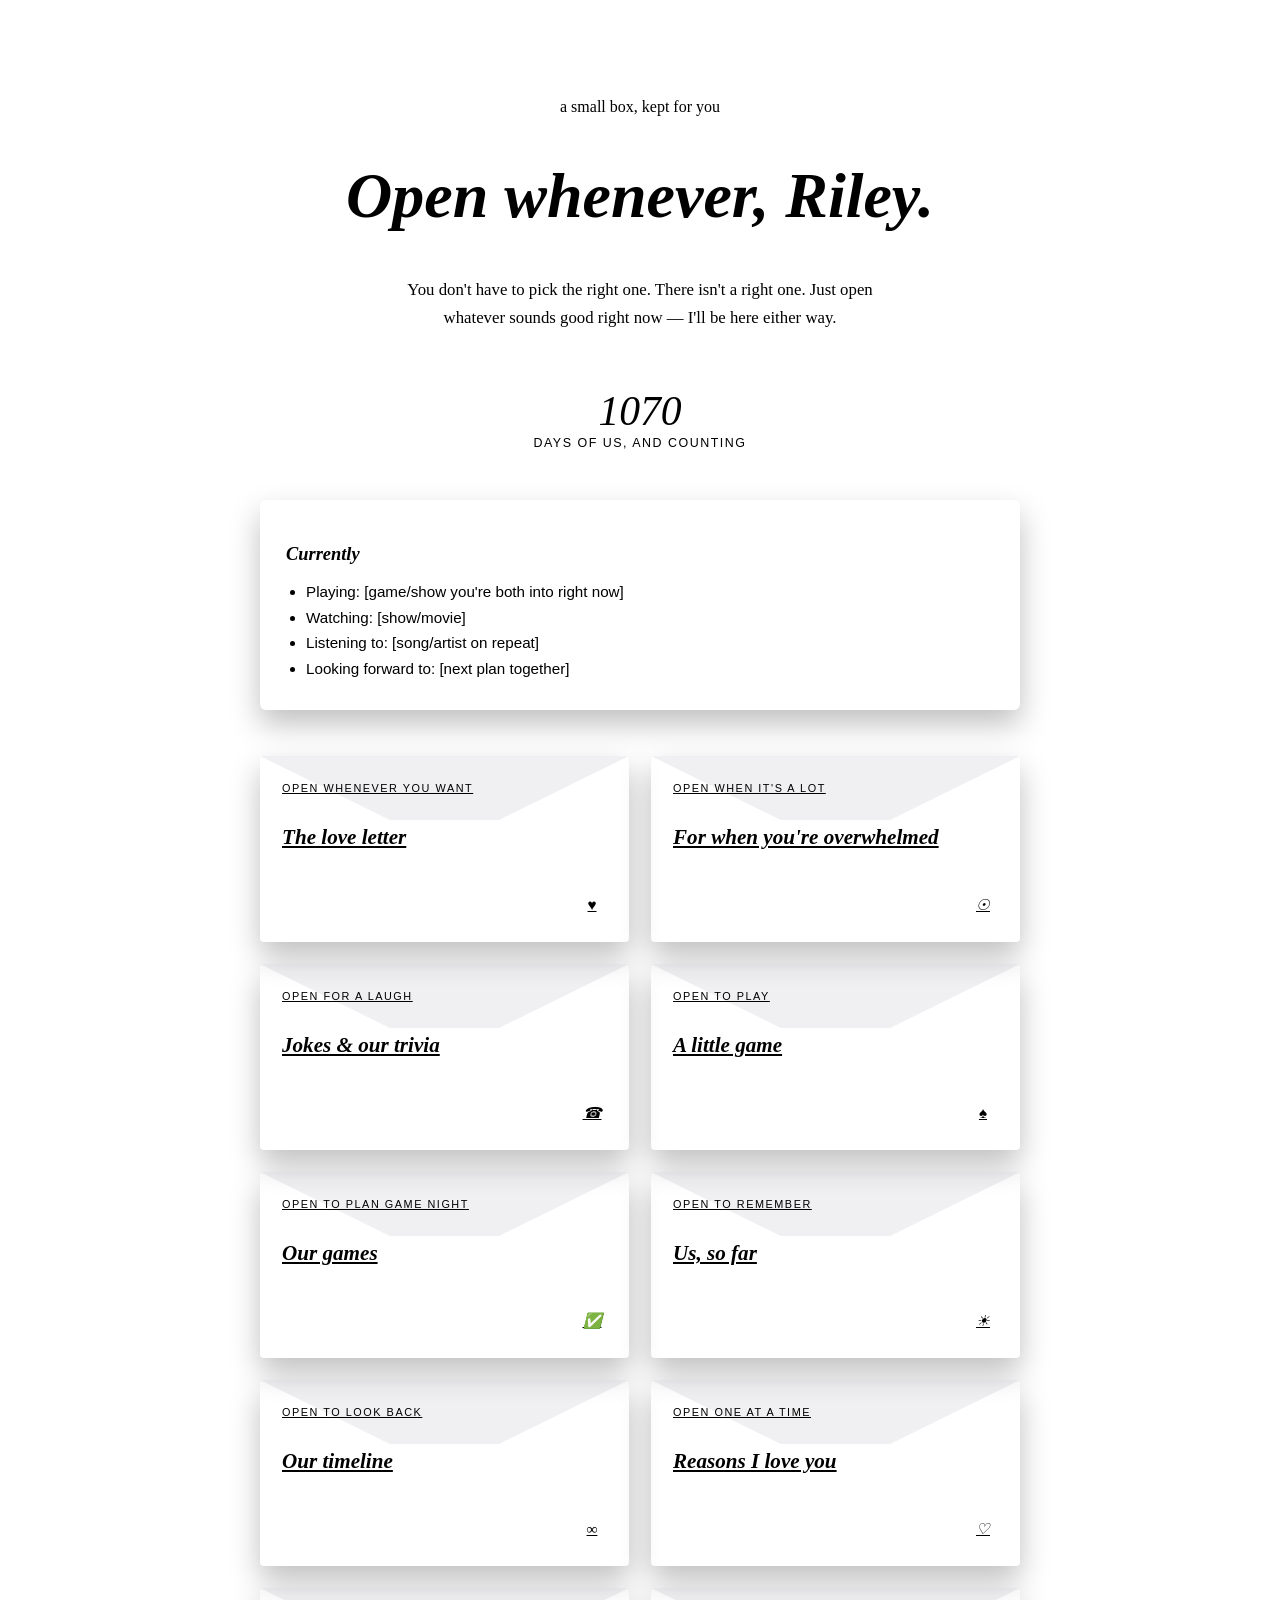
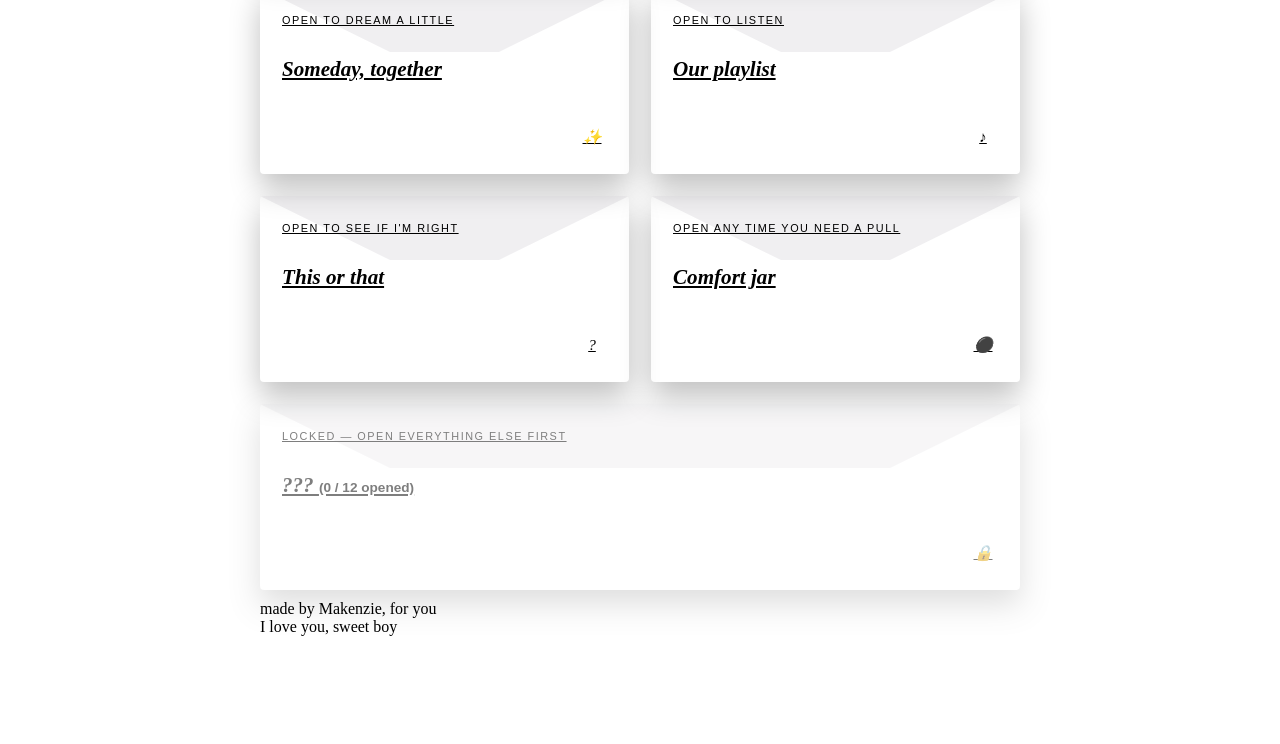
==== index.html @ d5d7e63a "Add files via upload" ====
<!DOCTYPE html>
<html lang="en">
<head>
<meta charset="UTF-8">
<meta name="viewport" content="width=device-width, initial-scale=1.0">
<title>For Riley</title>
<link rel="stylesheet" href="style.css">
<style>
  .hero {
    text-align: center;
    padding: 90px 24px 30px;
  }
  .hero .eyebrow { display: inline-block; }
  .hero h1 {
    font-size: clamp(2.4rem, 7vw, 4rem);
    font-style: italic;
    color: var(--paper);
  }
  .hero p {
    color: var(--paper-dim);
    max-width: 480px;
    margin: 18px auto 0;
    line-height: 1.7;
    font-size: 1.05rem;
  }

  .box {
    max-width: 760px;
    margin: 50px auto 0;
    padding: 0 24px 100px;
  }

  .envelopes {
    display: grid;
    grid-template-columns: repeat(2, 1fr);
    gap: 22px;
  }
  @media (max-width: 600px) {
    .envelopes { grid-template-columns: 1fr; }
  }

  .envelope {
    position: relative;
    background: var(--paper);
    color: var(--ink);
    border-radius: 4px;
    padding: 26px 22px 22px;
    min-height: 138px;
    overflow: hidden;
    box-shadow: 0 14px 30px rgba(0,0,0,0.25);
    transition: transform 0.25s ease, box-shadow 0.25s ease;
    display: flex;
    flex-direction: column;
    justify-content: space-between;
  }
  .envelope:hover, .envelope:focus-visible {
    transform: translateY(-4px);
    box-shadow: 0 22px 40px rgba(0,0,0,0.32);
  }
  .envelope::before {
    content: '';
    position: absolute;
    top: 0; left: 0; right: 0;
    height: 0;
    border-left: 130px solid transparent;
    border-right: 130px solid transparent;
    border-top: 64px solid rgba(43,33,56,0.07);
  }
  .envelope .label-eyebrow {
    font-family: 'Karla', sans-serif;
    font-size: 0.68rem;
    letter-spacing: 0.14em;
    text-transform: uppercase;
    color: var(--rose);
    position: relative;
    z-index: 1;
  }
  .envelope h2 {
    font-size: 1.32rem;
    font-style: italic;
    margin-top: 8px;
    position: relative;
    z-index: 1;
  }
  .envelope .seal {
    align-self: flex-end;
    width: 30px;
    height: 30px;
    border-radius: 50%;
    background: var(--gold);
    display: flex;
    align-items: center;
    justify-content: center;
    font-family: 'Fraunces', serif;
    font-style: italic;
    font-size: 0.95rem;
    color: var(--plum-deep);
    position: relative;
    z-index: 1;
  }

  .e1 .seal { background: var(--rose); color: var(--paper); }
  .e2 .seal { background: var(--sage); color: var(--plum-deep); }

  footer.sign { margin-top: 10px; }

  .counter-wrap {
    text-align: center;
    margin-top: 28px;
  }
  .counter-num {
    font-family: 'Fraunces', serif;
    font-style: italic;
    font-size: 2.6rem;
    color: var(--gold);
    line-height: 1;
  }
  .counter-label {
    font-family: 'Karla', sans-serif;
    font-size: 0.78rem;
    letter-spacing: 0.12em;
    text-transform: uppercase;
    color: var(--paper-dim);
    margin-top: 4px;
  }

  .currently {
    background: var(--paper);
    color: var(--ink);
    border-radius: 6px;
    padding: 28px 26px;
    margin: 46px 0;
    box-shadow: 0 14px 30px rgba(0,0,0,0.25);
  }
  .currently h2 {
    font-size: 1.15rem;
    font-style: italic;
    margin-bottom: 14px;
  }
  .currently ul {
    margin: 0;
    padding-left: 20px;
    font-family: 'Karla', sans-serif;
    font-size: 0.95rem;
    line-height: 1.7;
    color: var(--ink-soft);
  }

  .envelope.locked {
    opacity: 0.5;
    cursor: default;
    pointer-events: none;
  }
  .envelope.locked .seal { background: var(--ink-soft) !important; color: var(--paper-dim) !important; }
</style>
</head>
<body>

  <div class="hero">
    <span class="eyebrow">a small box, kept for you</span>
    <h1>Open whenever, Riley.</h1>
    <p>You don't have to pick the right one. There isn't a right one. Just open whatever sounds good right now &mdash; I'll be here either way.</p>
  </div>

  <div class="counter-wrap">
    <div class="counter-num" id="dayCount">0</div>
    <div class="counter-label">days of us, and counting</div>
  </div>

  <div class="box">

    <div class="currently">
      <h2>Currently</h2>
      <ul>
        <li>Playing: [game/show you're both into right now]</li>
        <li>Watching: [show/movie]</li>
        <li>Listening to: [song/artist on repeat]</li>
        <li>Looking forward to: [next plan together]</li>
      </ul>
    </div>

    <div class="envelopes">

      <a class="envelope e1" href="love.html">
        <span class="label-eyebrow">Open whenever you want</span>
        <h2>The love letter</h2>
        <span class="seal">&hearts;</span>
      </a>

      <a class="envelope" href="support.html">
        <span class="label-eyebrow">Open when it's a lot</span>
        <h2>For when you're overwhelmed</h2>
        <span class="seal">&#9737;</span>
      </a>

      <a class="envelope e2" href="jokes.html">
        <span class="label-eyebrow">Open for a laugh</span>
        <h2>Jokes &amp; our trivia</h2>
        <span class="seal">&#9742;</span>
      </a>

      <a class="envelope" href="games.html">
        <span class="label-eyebrow">Open to play</span>
        <h2>A little game</h2>
        <span class="seal">&#9824;</span>
      </a>

      <a class="envelope e2" href="ourgames.html">
        <span class="label-eyebrow">Open to plan game night</span>
        <h2>Our games</h2>
        <span class="seal">&#9989;</span>
      </a>

      <a class="envelope e1" href="photos.html">
        <span class="label-eyebrow">Open to remember</span>
        <h2>Us, so far</h2>
        <span class="seal">&#9728;</span>
      </a>

      <a class="envelope" href="timeline.html">
        <span class="label-eyebrow">Open to look back</span>
        <h2>Our timeline</h2>
        <span class="seal">&#8734;</span>
      </a>

      <a class="envelope e2" href="reasons.html">
        <span class="label-eyebrow">Open one at a time</span>
        <h2>Reasons I love you</h2>
        <span class="seal">&#9825;</span>
      </a>

      <a class="envelope e1" href="bucketlist.html">
        <span class="label-eyebrow">Open to dream a little</span>
        <h2>Someday, together</h2>
        <span class="seal">&#10024;</span>
      </a>

      <a class="envelope" href="playlist.html">
        <span class="label-eyebrow">Open to listen</span>
        <h2>Our playlist</h2>
        <span class="seal">&#9834;</span>
      </a>

      <a class="envelope e2" href="thisorthat.html">
        <span class="label-eyebrow">Open to see if I'm right</span>
        <h2>This or that</h2>
        <span class="seal">?</span>
      </a>

      <a class="envelope e1" href="comfortjar.html">
        <span class="label-eyebrow">Open any time you need a pull</span>
        <h2>Comfort jar</h2>
        <span class="seal">&#9899;</span>
      </a>

      <a class="envelope locked" href="secret.html" id="secretEnvelope" style="grid-column: 1 / -1;">
        <span class="label-eyebrow" id="secretLabel">Locked &mdash; open everything else first</span>
        <h2 id="secretTitle">??? <span id="secretProgress" style="font-style: normal; font-family: 'Karla', sans-serif; font-size: 0.85rem; color: var(--ink-soft);"></span></h2>
        <span class="seal">&#128274;</span>
      </a>

    </div>

    <footer class="sign">made by Makenzie, for you<br>I love you, sweet boy</footer>
  </div>

<script>
  // Psst, Makenzie: change this to the real date you two got together (YYYY-MM-DD).
  var startDate = new Date('2024-01-01');
  var today = new Date();
  var diffDays = Math.floor((today - startDate) / (1000 * 60 * 60 * 24));
  document.getElementById('dayCount').textContent = diffDays >= 0 ? diffDays : 0;

  // Secret page unlock check
  var requiredPages = ['love','support','jokes','games','ourgames','photos','timeline','reasons','bucketlist','playlist','thisorthat','comfortjar'];
  var visited = JSON.parse(localStorage.getItem('rileyVisited') || '[]');
  var visitedCount = requiredPages.filter(function(p){ return visited.indexOf(p) !== -1; }).length;
  var allDone = visitedCount === requiredPages.length;

  var secretEnvelope = document.getElementById('secretEnvelope');
  var secretLabel = document.getElementById('secretLabel');
  var secretProgress = document.getElementById('secretProgress');

  if (allDone) {
    secretEnvelope.classList.remove('locked');
    secretLabel.textContent = "Open this one last";
    document.getElementById('secretTitle').innerHTML = "One more thing";
  } else {
    secretEnvelope.addEventListener('click', function(e){ e.preventDefault(); });
    secretProgress.textContent = '(' + visitedCount + ' / ' + requiredPages.length + ' opened)';
  }
</script>
</body>
</html>
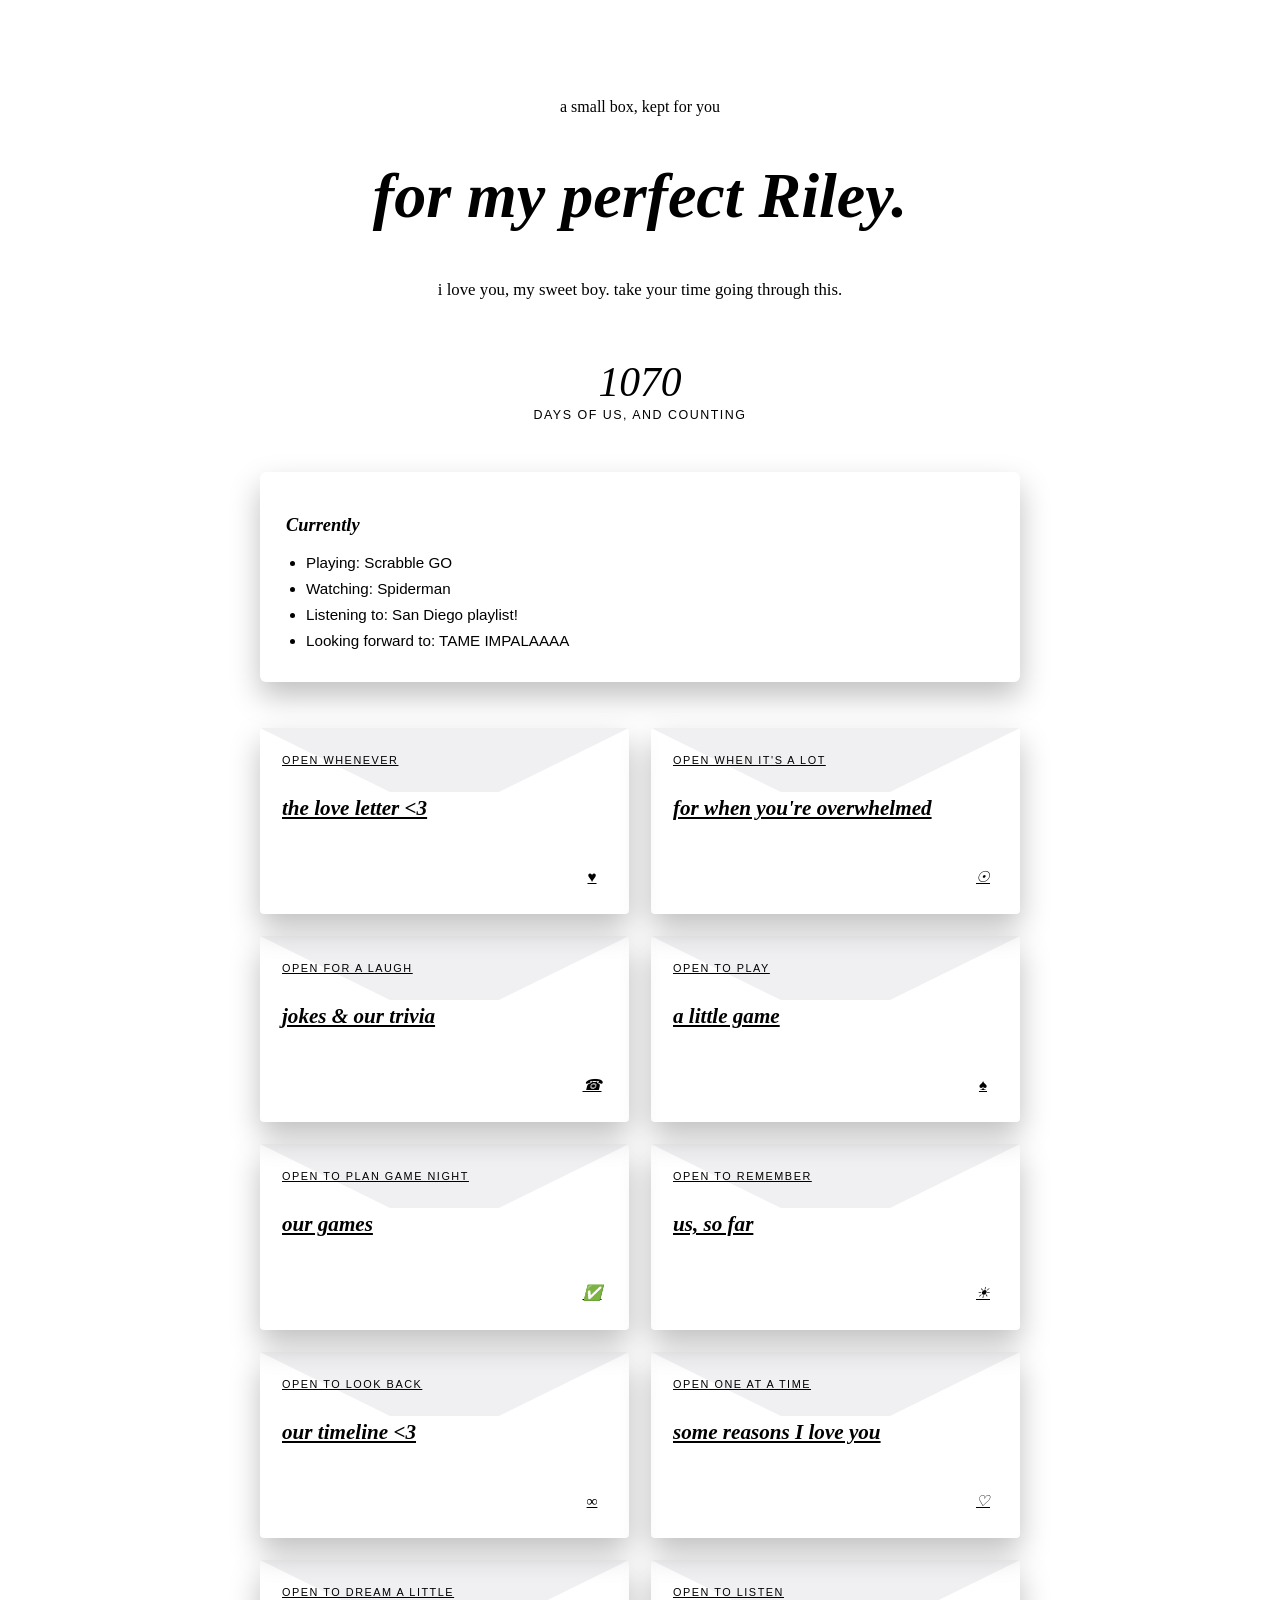
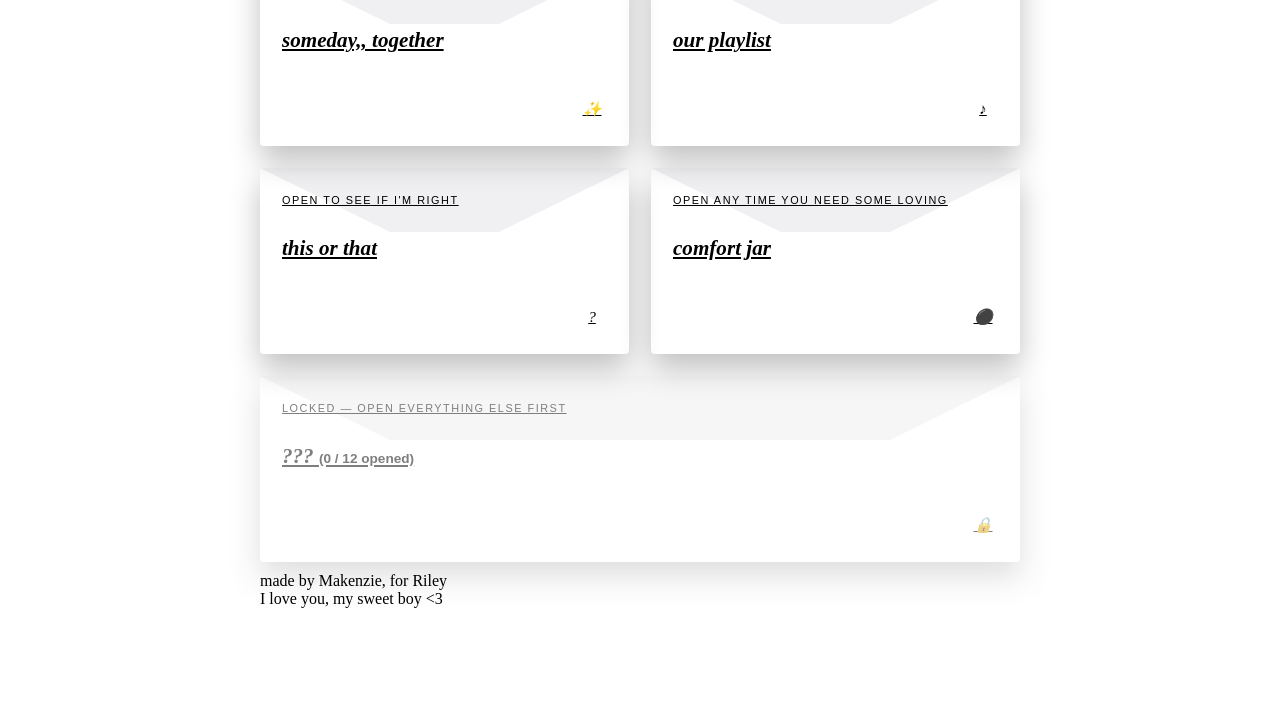
==== commit b133f33c: "Update index.html" ====
--- a/index.html
+++ b/index.html
@@ -158,8 +158,8 @@
 
   <div class="hero">
     <span class="eyebrow">a small box, kept for you</span>
-    <h1>Open whenever, Riley.</h1>
-    <p>You don't have to pick the right one. There isn't a right one. Just open whatever sounds good right now &mdash; I'll be here either way.</p>
+    <h1>for my perfect Riley.</h1>
+    <p>i love you, my sweet boy. take your time going through this.</p>
   </div>
 
   <div class="counter-wrap">
@@ -172,84 +172,84 @@
     <div class="currently">
       <h2>Currently</h2>
       <ul>
-        <li>Playing: [game/show you're both into right now]</li>
-        <li>Watching: [show/movie]</li>
-        <li>Listening to: [song/artist on repeat]</li>
-        <li>Looking forward to: [next plan together]</li>
+        <li>Playing: Scrabble GO</li>
+        <li>Watching: Spiderman</li>
+        <li>Listening to: San Diego playlist!</li>
+        <li>Looking forward to: TAME IMPALAAAA</li>
       </ul>
     </div>
 
     <div class="envelopes">
 
       <a class="envelope e1" href="love.html">
-        <span class="label-eyebrow">Open whenever you want</span>
-        <h2>The love letter</h2>
+        <span class="label-eyebrow">open whenever</span>
+        <h2>the love letter <3</h2>
         <span class="seal">&hearts;</span>
       </a>
 
       <a class="envelope" href="support.html">
-        <span class="label-eyebrow">Open when it's a lot</span>
-        <h2>For when you're overwhelmed</h2>
+        <span class="label-eyebrow">open when it's a lot</span>
+        <h2>for when you're overwhelmed</h2>
         <span class="seal">&#9737;</span>
       </a>
 
       <a class="envelope e2" href="jokes.html">
-        <span class="label-eyebrow">Open for a laugh</span>
-        <h2>Jokes &amp; our trivia</h2>
+        <span class="label-eyebrow">open for a laugh</span>
+        <h2>jokes &amp; our trivia</h2>
         <span class="seal">&#9742;</span>
       </a>
 
       <a class="envelope" href="games.html">
-        <span class="label-eyebrow">Open to play</span>
-        <h2>A little game</h2>
+        <span class="label-eyebrow">open to play</span>
+        <h2>a little game</h2>
         <span class="seal">&#9824;</span>
       </a>
 
       <a class="envelope e2" href="ourgames.html">
-        <span class="label-eyebrow">Open to plan game night</span>
-        <h2>Our games</h2>
+        <span class="label-eyebrow">open to plan game night</span>
+        <h2>our games</h2>
         <span class="seal">&#9989;</span>
       </a>
 
       <a class="envelope e1" href="photos.html">
-        <span class="label-eyebrow">Open to remember</span>
-        <h2>Us, so far</h2>
+        <span class="label-eyebrow">open to remember</span>
+        <h2>us, so far</h2>
         <span class="seal">&#9728;</span>
       </a>
 
       <a class="envelope" href="timeline.html">
-        <span class="label-eyebrow">Open to look back</span>
-        <h2>Our timeline</h2>
+        <span class="label-eyebrow">open to look back</span>
+        <h2>our timeline <3</h2>
         <span class="seal">&#8734;</span>
       </a>
 
       <a class="envelope e2" href="reasons.html">
-        <span class="label-eyebrow">Open one at a time</span>
-        <h2>Reasons I love you</h2>
+        <span class="label-eyebrow">open one at a time</span>
+        <h2>some reasons I love you</h2>
         <span class="seal">&#9825;</span>
       </a>
 
       <a class="envelope e1" href="bucketlist.html">
-        <span class="label-eyebrow">Open to dream a little</span>
-        <h2>Someday, together</h2>
+        <span class="label-eyebrow">open to dream a little</span>
+        <h2>someday,, together</h2>
         <span class="seal">&#10024;</span>
       </a>
 
       <a class="envelope" href="playlist.html">
-        <span class="label-eyebrow">Open to listen</span>
-        <h2>Our playlist</h2>
+        <span class="label-eyebrow">open to listen</span>
+        <h2>our playlist</h2>
         <span class="seal">&#9834;</span>
       </a>
 
       <a class="envelope e2" href="thisorthat.html">
-        <span class="label-eyebrow">Open to see if I'm right</span>
-        <h2>This or that</h2>
+        <span class="label-eyebrow">open to see if I'm right</span>
+        <h2>this or that</h2>
         <span class="seal">?</span>
       </a>
 
       <a class="envelope e1" href="comfortjar.html">
-        <span class="label-eyebrow">Open any time you need a pull</span>
-        <h2>Comfort jar</h2>
+        <span class="label-eyebrow">open any time you need some loving</span>
+        <h2>comfort jar</h2>
         <span class="seal">&#9899;</span>
       </a>
 
@@ -261,7 +261,7 @@
 
     </div>
 
-    <footer class="sign">made by Makenzie, for you<br>I love you, sweet boy</footer>
+    <footer class="sign">made by Makenzie, for Riley<br>I love you, my sweet boy <3</footer>
   </div>
 
 <script>
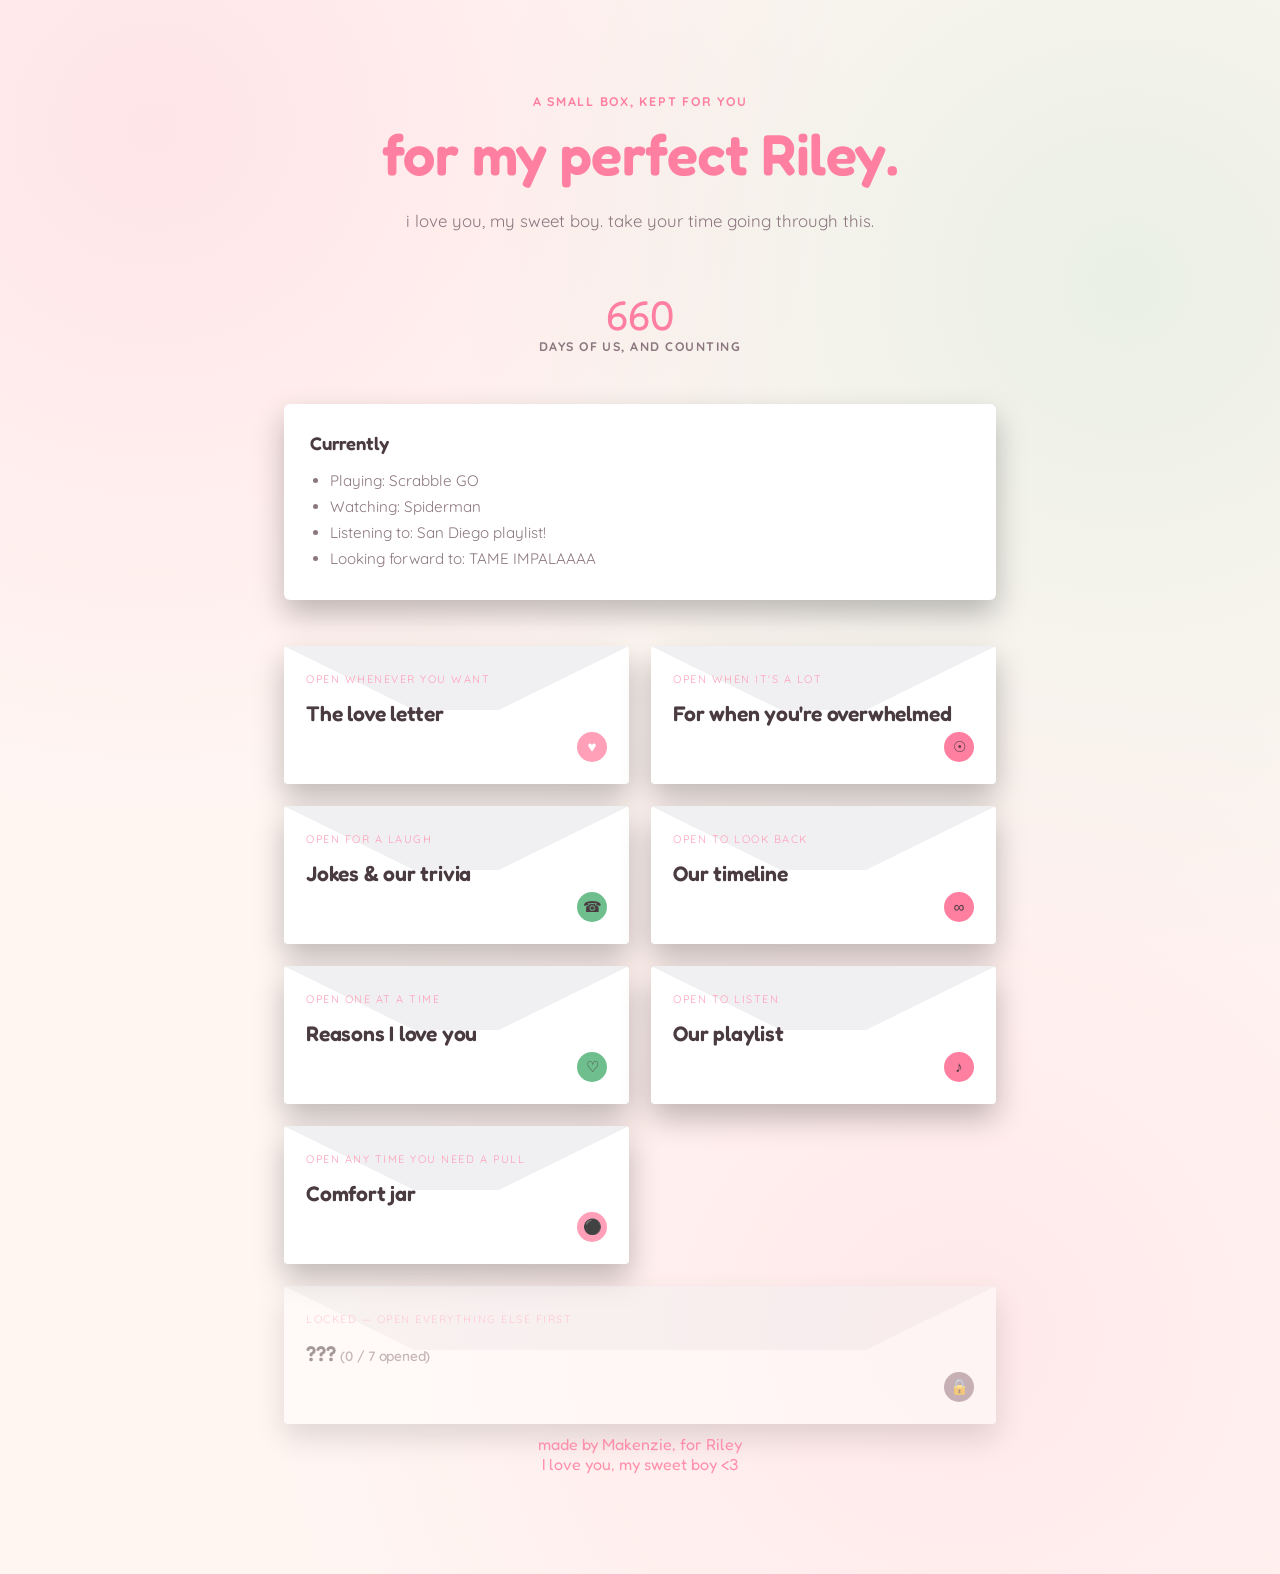
==== commit 90249825: "Add files via upload" ====
--- a/index.html
+++ b/index.html
@@ -12,12 +12,11 @@
   }
   .hero .eyebrow { display: inline-block; }
   .hero h1 {
-    font-size: clamp(2.4rem, 7vw, 4rem);
-    font-style: italic;
-    color: var(--paper);
+    font-size: clamp(2.2rem, 7vw, 3.6rem);
+    color: var(--pink-deep);
   }
   .hero p {
-    color: var(--paper-dim);
+    color: var(--ink-soft);
     max-width: 480px;
     margin: 18px auto 0;
     line-height: 1.7;
@@ -67,7 +66,7 @@
     border-top: 64px solid rgba(43,33,56,0.07);
   }
   .envelope .label-eyebrow {
-    font-family: 'Karla', sans-serif;
+    font-family: 'Quicksand', sans-serif;
     font-size: 0.68rem;
     letter-spacing: 0.14em;
     text-transform: uppercase;
@@ -77,7 +76,6 @@
   }
   .envelope h2 {
     font-size: 1.32rem;
-    font-style: italic;
     margin-top: 8px;
     position: relative;
     z-index: 1;
@@ -91,8 +89,7 @@
     display: flex;
     align-items: center;
     justify-content: center;
-    font-family: 'Fraunces', serif;
-    font-style: italic;
+    font-family: 'Fredoka', sans-serif;
     font-size: 0.95rem;
     color: var(--plum-deep);
     position: relative;
@@ -109,18 +106,18 @@
     margin-top: 28px;
   }
   .counter-num {
-    font-family: 'Fraunces', serif;
-    font-style: italic;
+    font-family: 'Fredoka', sans-serif;
     font-size: 2.6rem;
-    color: var(--gold);
+    color: var(--pink-deep);
     line-height: 1;
   }
   .counter-label {
-    font-family: 'Karla', sans-serif;
+    font-family: 'Quicksand', sans-serif;
+    font-weight: 700;
     font-size: 0.78rem;
     letter-spacing: 0.12em;
     text-transform: uppercase;
-    color: var(--paper-dim);
+    color: var(--ink-soft);
     margin-top: 4px;
   }
 
@@ -134,13 +131,12 @@
   }
   .currently h2 {
     font-size: 1.15rem;
-    font-style: italic;
     margin-bottom: 14px;
   }
   .currently ul {
     margin: 0;
     padding-left: 20px;
-    font-family: 'Karla', sans-serif;
+    font-family: 'Quicksand', sans-serif;
     font-size: 0.95rem;
     line-height: 1.7;
     color: var(--ink-soft);
@@ -182,97 +178,67 @@
     <div class="envelopes">
 
       <a class="envelope e1" href="love.html">
-        <span class="label-eyebrow">open whenever</span>
-        <h2>the love letter <3</h2>
+        <span class="label-eyebrow">Open whenever you want</span>
+        <h2>The love letter</h2>
         <span class="seal">&hearts;</span>
       </a>
 
       <a class="envelope" href="support.html">
-        <span class="label-eyebrow">open when it's a lot</span>
-        <h2>for when you're overwhelmed</h2>
+        <span class="label-eyebrow">Open when it's a lot</span>
+        <h2>For when you're overwhelmed</h2>
         <span class="seal">&#9737;</span>
       </a>
 
       <a class="envelope e2" href="jokes.html">
-        <span class="label-eyebrow">open for a laugh</span>
-        <h2>jokes &amp; our trivia</h2>
+        <span class="label-eyebrow">Open for a laugh</span>
+        <h2>Jokes &amp; our trivia</h2>
         <span class="seal">&#9742;</span>
       </a>
 
-      <a class="envelope" href="games.html">
-        <span class="label-eyebrow">open to play</span>
-        <h2>a little game</h2>
-        <span class="seal">&#9824;</span>
-      </a>
-
-      <a class="envelope e2" href="ourgames.html">
-        <span class="label-eyebrow">open to plan game night</span>
-        <h2>our games</h2>
-        <span class="seal">&#9989;</span>
-      </a>
-
-      <a class="envelope e1" href="photos.html">
-        <span class="label-eyebrow">open to remember</span>
-        <h2>us, so far</h2>
-        <span class="seal">&#9728;</span>
-      </a>
-
       <a class="envelope" href="timeline.html">
-        <span class="label-eyebrow">open to look back</span>
-        <h2>our timeline <3</h2>
+        <span class="label-eyebrow">Open to look back</span>
+        <h2>Our timeline</h2>
         <span class="seal">&#8734;</span>
       </a>
 
       <a class="envelope e2" href="reasons.html">
-        <span class="label-eyebrow">open one at a time</span>
-        <h2>some reasons I love you</h2>
+        <span class="label-eyebrow">Open one at a time</span>
+        <h2>Reasons I love you</h2>
         <span class="seal">&#9825;</span>
       </a>
 
-      <a class="envelope e1" href="bucketlist.html">
-        <span class="label-eyebrow">open to dream a little</span>
-        <h2>someday,, together</h2>
-        <span class="seal">&#10024;</span>
-      </a>
-
       <a class="envelope" href="playlist.html">
-        <span class="label-eyebrow">open to listen</span>
-        <h2>our playlist</h2>
+        <span class="label-eyebrow">Open to listen</span>
+        <h2>Our playlist</h2>
         <span class="seal">&#9834;</span>
       </a>
 
-      <a class="envelope e2" href="thisorthat.html">
-        <span class="label-eyebrow">open to see if I'm right</span>
-        <h2>this or that</h2>
-        <span class="seal">?</span>
-      </a>
-
       <a class="envelope e1" href="comfortjar.html">
-        <span class="label-eyebrow">open any time you need some loving</span>
-        <h2>comfort jar</h2>
+        <span class="label-eyebrow">Open any time you need a pull</span>
+        <h2>Comfort jar</h2>
         <span class="seal">&#9899;</span>
       </a>
 
       <a class="envelope locked" href="secret.html" id="secretEnvelope" style="grid-column: 1 / -1;">
         <span class="label-eyebrow" id="secretLabel">Locked &mdash; open everything else first</span>
-        <h2 id="secretTitle">??? <span id="secretProgress" style="font-style: normal; font-family: 'Karla', sans-serif; font-size: 0.85rem; color: var(--ink-soft);"></span></h2>
+        <h2 id="secretTitle">??? <span id="secretProgress" style="font-style: normal; font-family: 'Quicksand', sans-serif; font-size: 0.85rem; color: var(--ink-soft);"></span></h2>
         <span class="seal">&#128274;</span>
       </a>
 
     </div>
 
-    <footer class="sign">made by Makenzie, for Riley<br>I love you, my sweet boy <3</footer>
+    <footer class="sign">made by Makenzie, for Riley<br>I love you, my sweet boy &lt;3</footer>
   </div>
 
 <script>
-  // Psst, Makenzie: change this to the real date you two got together (YYYY-MM-DD).
-  var startDate = new Date('2024-01-01');
+  // Psst, Makenzie: change this if you want the counter to start from a different milestone than "official."
+  var startDate = new Date('2025-02-14');
   var today = new Date();
   var diffDays = Math.floor((today - startDate) / (1000 * 60 * 60 * 24));
   document.getElementById('dayCount').textContent = diffDays >= 0 ? diffDays : 0;
 
   // Secret page unlock check
-  var requiredPages = ['love','support','jokes','games','ourgames','photos','timeline','reasons','bucketlist','playlist','thisorthat','comfortjar'];
+  var requiredPages = ['love','support','jokes','timeline','reasons','playlist','comfortjar'];
   var visited = JSON.parse(localStorage.getItem('rileyVisited') || '[]');
   var visitedCount = requiredPages.filter(function(p){ return visited.indexOf(p) !== -1; }).length;
   var allDone = visitedCount === requiredPages.length;
--- a/style.css
+++ b/style.css
@@ -0,0 +1,145 @@
+@import url('https://fonts.googleapis.com/css2?family=Fredoka:wght@500;600;700&family=Quicksand:wght@400;500;600;700&display=swap');
+
+:root {
+  --bg: #FFF6F2;
+  --bg-soft: #FFE9F0;
+  --paper: #FFFFFF;
+  --paper-dim: #FCE8EF;
+  --pink: #FFB3C6;
+  --pink-deep: #FF7FA0;
+  --green: #BCE3C9;
+  --green-deep: #6FBE8E;
+  --ink: #4A3B41;
+  --ink-soft: #8C7780;
+  --plum-deep: #4A3B41;
+
+  /* legacy aliases so existing component CSS keeps working */
+  --gold: #FF7FA0;
+  --rose: #FF9FB8;
+  --sage: #6FBE8E;
+}
+
+* { box-sizing: border-box; }
+
+html, body {
+  margin: 0;
+  padding: 0;
+  background: var(--bg);
+  color: var(--ink);
+  font-family: 'Quicksand', sans-serif;
+  scroll-behavior: smooth;
+}
+
+@media (prefers-reduced-motion: reduce) {
+  * { animation-duration: 0.001ms !important; transition-duration: 0.001ms !important; }
+}
+
+body {
+  background-image:
+    radial-gradient(circle at 12% 8%, rgba(255,179,198,0.25), transparent 38%),
+    radial-gradient(circle at 88% 18%, rgba(188,227,201,0.3), transparent 40%),
+    radial-gradient(circle at 75% 85%, rgba(255,179,198,0.2), transparent 42%);
+  min-height: 100vh;
+}
+
+h1, h2, h3 {
+  font-family: 'Fredoka', sans-serif;
+  font-weight: 600;
+  letter-spacing: -0.01em;
+  margin: 0;
+}
+
+a { color: inherit; text-decoration: none; }
+
+:focus-visible {
+  outline: 2px solid var(--pink-deep);
+  outline-offset: 3px;
+}
+
+.wrap {
+  max-width: 880px;
+  margin: 0 auto;
+  padding: 56px 24px 100px;
+}
+
+.eyebrow {
+  font-family: 'Quicksand', sans-serif;
+  font-weight: 700;
+  font-size: 0.78rem;
+  letter-spacing: 0.14em;
+  text-transform: uppercase;
+  color: var(--pink-deep);
+  margin-bottom: 10px;
+  display: block;
+}
+
+.back-link {
+  display: inline-flex;
+  align-items: center;
+  gap: 6px;
+  font-size: 0.85rem;
+  font-weight: 600;
+  color: var(--ink-soft);
+  opacity: 0.85;
+  margin-bottom: 36px;
+  transition: opacity 0.2s ease, transform 0.2s ease;
+}
+.back-link:hover { opacity: 1; transform: translateX(-2px); }
+
+.page-title {
+  font-size: clamp(2rem, 5vw, 2.9rem);
+  color: var(--pink-deep);
+  margin-bottom: 8px;
+}
+
+.page-sub {
+  color: var(--ink-soft);
+  font-size: 1.02rem;
+  max-width: 540px;
+  line-height: 1.6;
+  margin-bottom: 44px;
+}
+
+.card {
+  background: var(--paper);
+  color: var(--ink);
+  border-radius: 22px;
+  padding: 32px;
+  box-shadow: 0 14px 32px rgba(255,143,160,0.18);
+  position: relative;
+  border: 2px solid var(--bg-soft);
+}
+
+.btn {
+  display: inline-flex;
+  align-items: center;
+  gap: 8px;
+  background: var(--pink-deep);
+  color: #fff;
+  font-family: 'Quicksand', sans-serif;
+  font-weight: 700;
+  font-size: 0.92rem;
+  padding: 12px 24px;
+  border-radius: 999px;
+  border: none;
+  cursor: pointer;
+  transition: transform 0.15s ease, box-shadow 0.15s ease;
+}
+.btn:hover { transform: translateY(-2px); box-shadow: 0 10px 20px rgba(255,127,160,0.35); }
+.btn:active { transform: translateY(0); }
+
+.btn-ghost {
+  background: transparent;
+  border: 2px solid var(--green-deep);
+  color: var(--green-deep);
+}
+.btn-ghost:hover { background: rgba(111,190,142,0.1); box-shadow: none; }
+
+footer.sign {
+  text-align: center;
+  font-family: 'Fredoka', sans-serif;
+  color: var(--pink-deep);
+  opacity: 0.85;
+  font-size: 1rem;
+  margin-top: 60px;
+}
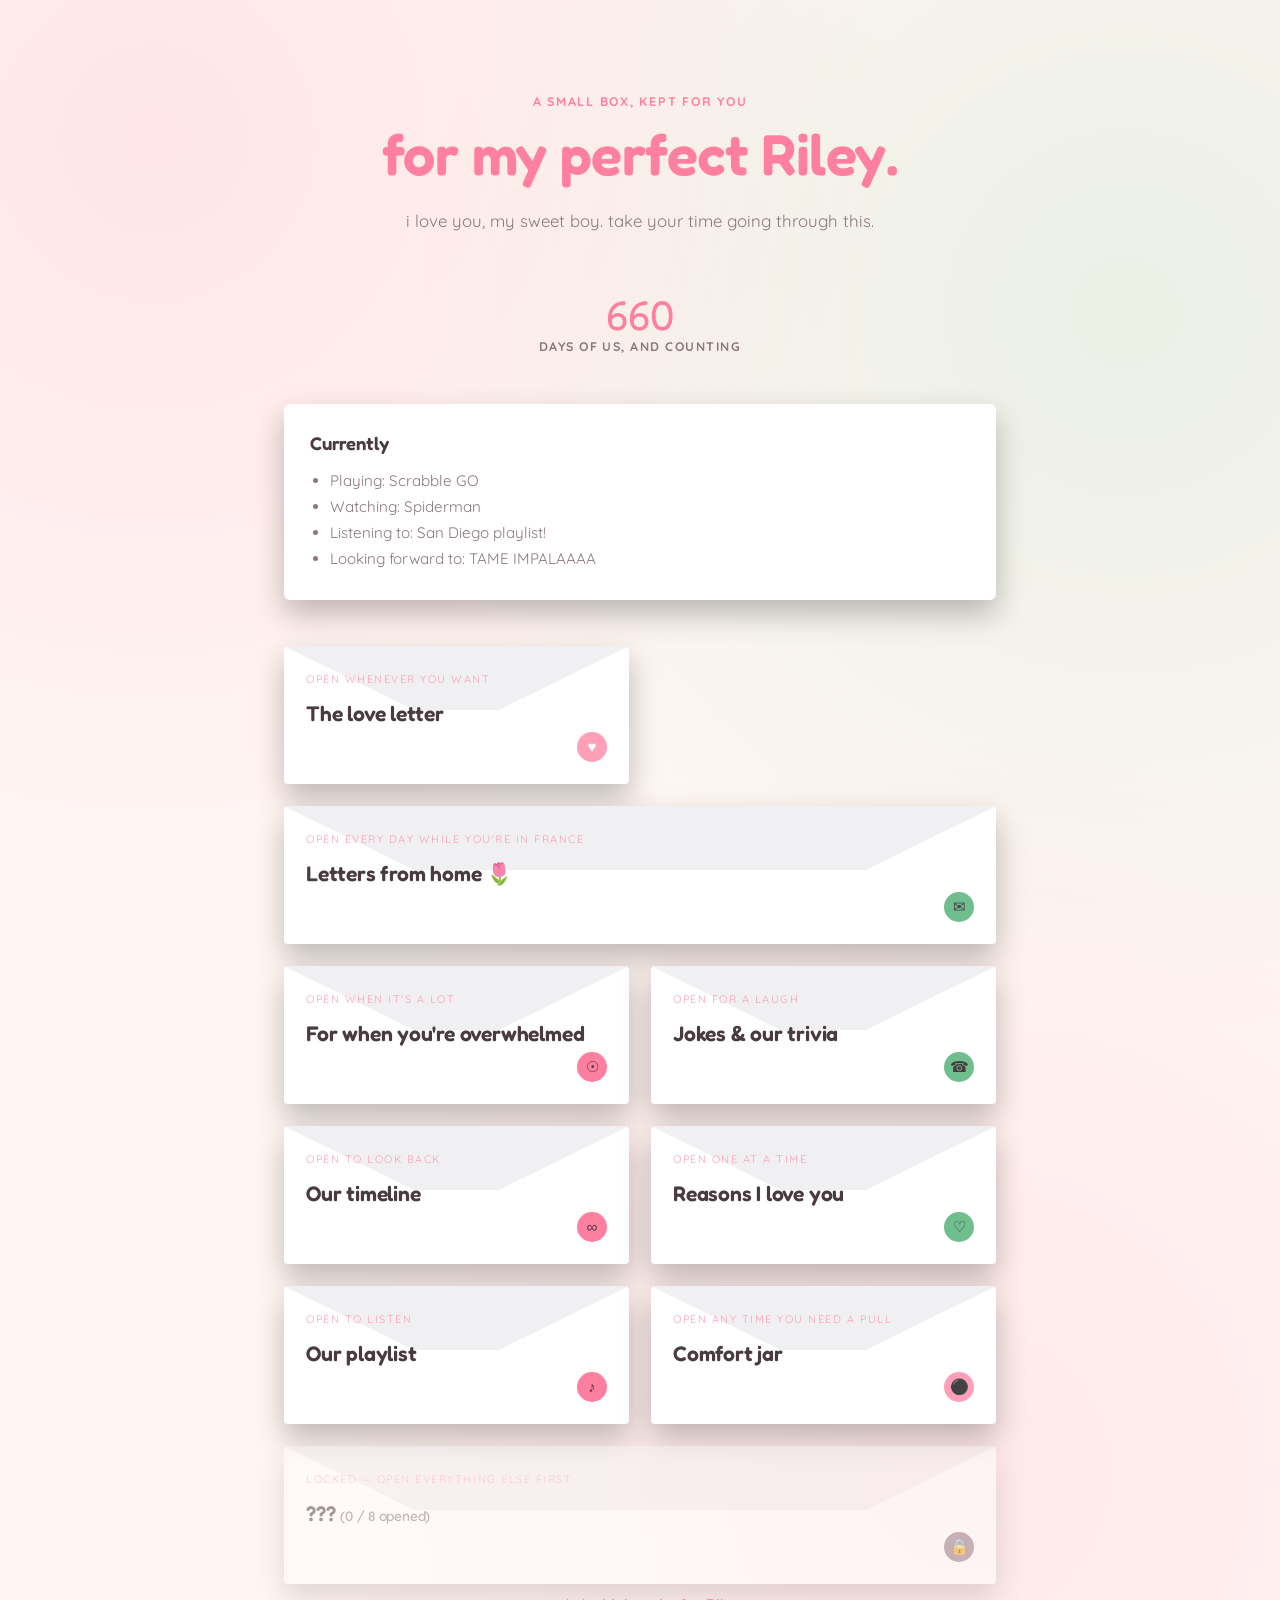
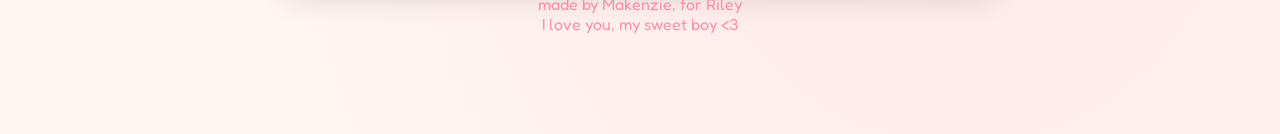
==== commit 5f81a6cd: "Add files via upload" ====
--- a/index.html
+++ b/index.html
@@ -183,6 +183,12 @@
         <span class="seal">&hearts;</span>
       </a>
 
+      <a class="envelope e2" href="letters.html" style="grid-column: 1 / -1;">
+        <span class="label-eyebrow">Open every day while you're in France</span>
+        <h2>Letters from home 🌷</h2>
+        <span class="seal">&#9993;</span>
+      </a>
+
       <a class="envelope" href="support.html">
         <span class="label-eyebrow">Open when it's a lot</span>
         <h2>For when you're overwhelmed</h2>
@@ -238,7 +244,7 @@
   document.getElementById('dayCount').textContent = diffDays >= 0 ? diffDays : 0;
 
   // Secret page unlock check
-  var requiredPages = ['love','support','jokes','timeline','reasons','playlist','comfortjar'];
+  var requiredPages = ['love','support','jokes','timeline','reasons','playlist','comfortjar','letters'];
   var visited = JSON.parse(localStorage.getItem('rileyVisited') || '[]');
   var visitedCount = requiredPages.filter(function(p){ return visited.indexOf(p) !== -1; }).length;
   var allDone = visitedCount === requiredPages.length;
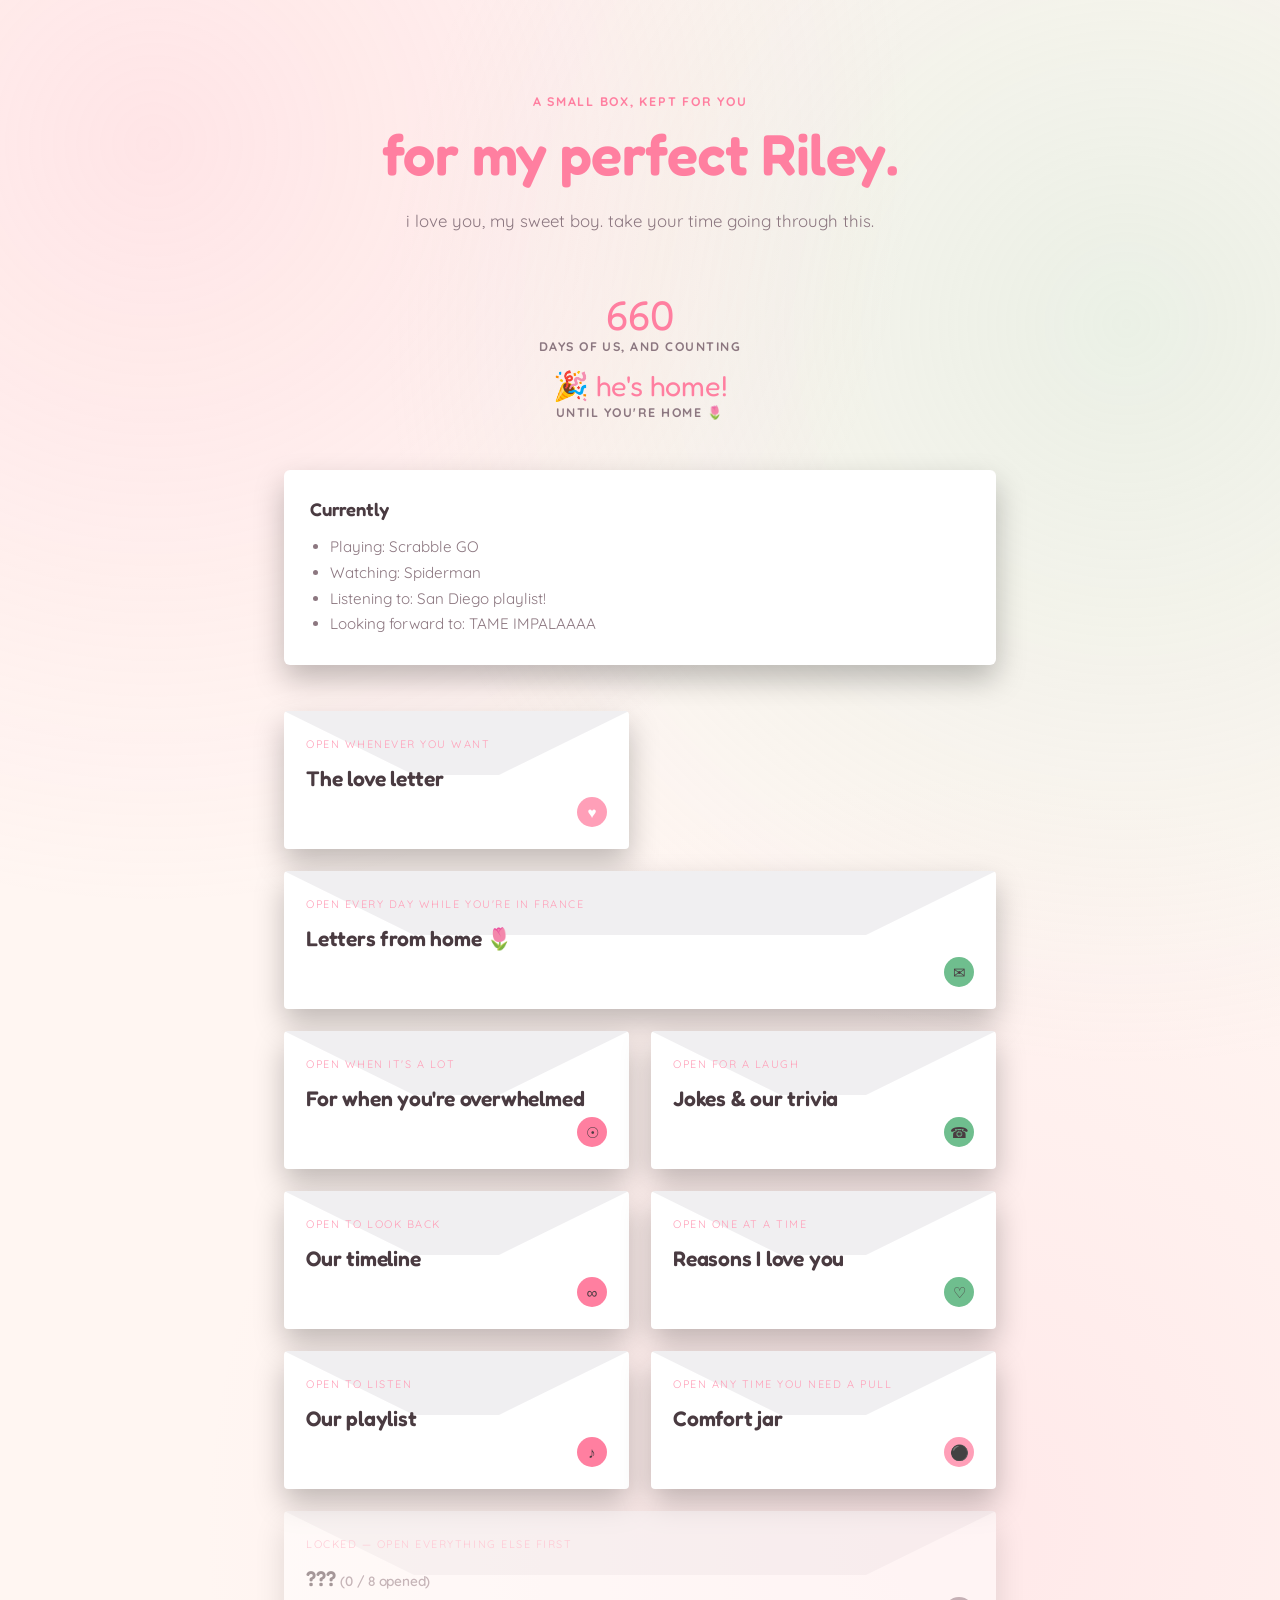
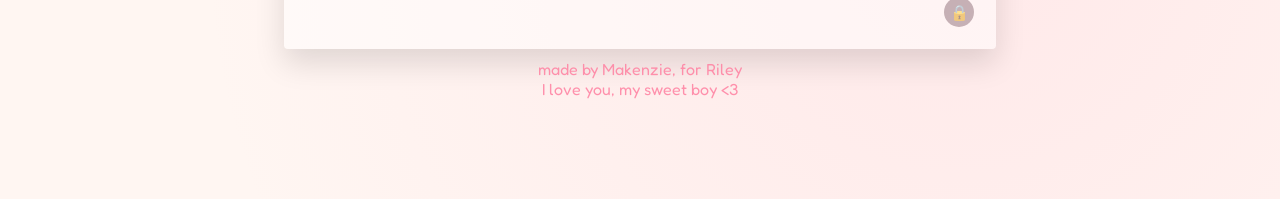
==== commit 6de0e59c: "Add files via upload" ====
--- a/index.html
+++ b/index.html
@@ -163,6 +163,11 @@
     <div class="counter-label">days of us, and counting</div>
   </div>
 
+  <div class="counter-wrap" style="margin-top: 18px;">
+    <div class="counter-num" id="countdown" style="font-size: 1.8rem;">...</div>
+    <div class="counter-label">until you're home 🌷</div>
+  </div>
+
   <div class="box">
 
     <div class="currently">
@@ -237,11 +242,29 @@
   </div>
 
 <script>
-  // Psst, Makenzie: change this if you want the counter to start from a different milestone than "official."
   var startDate = new Date('2025-02-14');
   var today = new Date();
   var diffDays = Math.floor((today - startDate) / (1000 * 60 * 60 * 24));
   document.getElementById('dayCount').textContent = diffDays >= 0 ? diffDays : 0;
+
+  // Countdown to Riley landing July 7 at noon Eastern
+  var landingDate = new Date('2026-07-07T12:00:00');
+  function updateCountdown() {
+    var now = new Date();
+    var diff = landingDate - now;
+    if (diff <= 0) {
+      document.getElementById('countdown').textContent = '🎉 he\'s home!';
+      return;
+    }
+    var days = Math.floor(diff / (1000 * 60 * 60 * 24));
+    var hours = Math.floor((diff % (1000 * 60 * 60 * 24)) / (1000 * 60 * 60));
+    var mins = Math.floor((diff % (1000 * 60 * 60)) / (1000 * 60));
+    var secs = Math.floor((diff % (1000 * 60)) / 1000);
+    document.getElementById('countdown').textContent =
+      days + 'd ' + hours + 'h ' + mins + 'm ' + secs + 's';
+  }
+  updateCountdown();
+  setInterval(updateCountdown, 1000);
 
   // Secret page unlock check
   var requiredPages = ['love','support','jokes','timeline','reasons','playlist','comfortjar','letters'];
